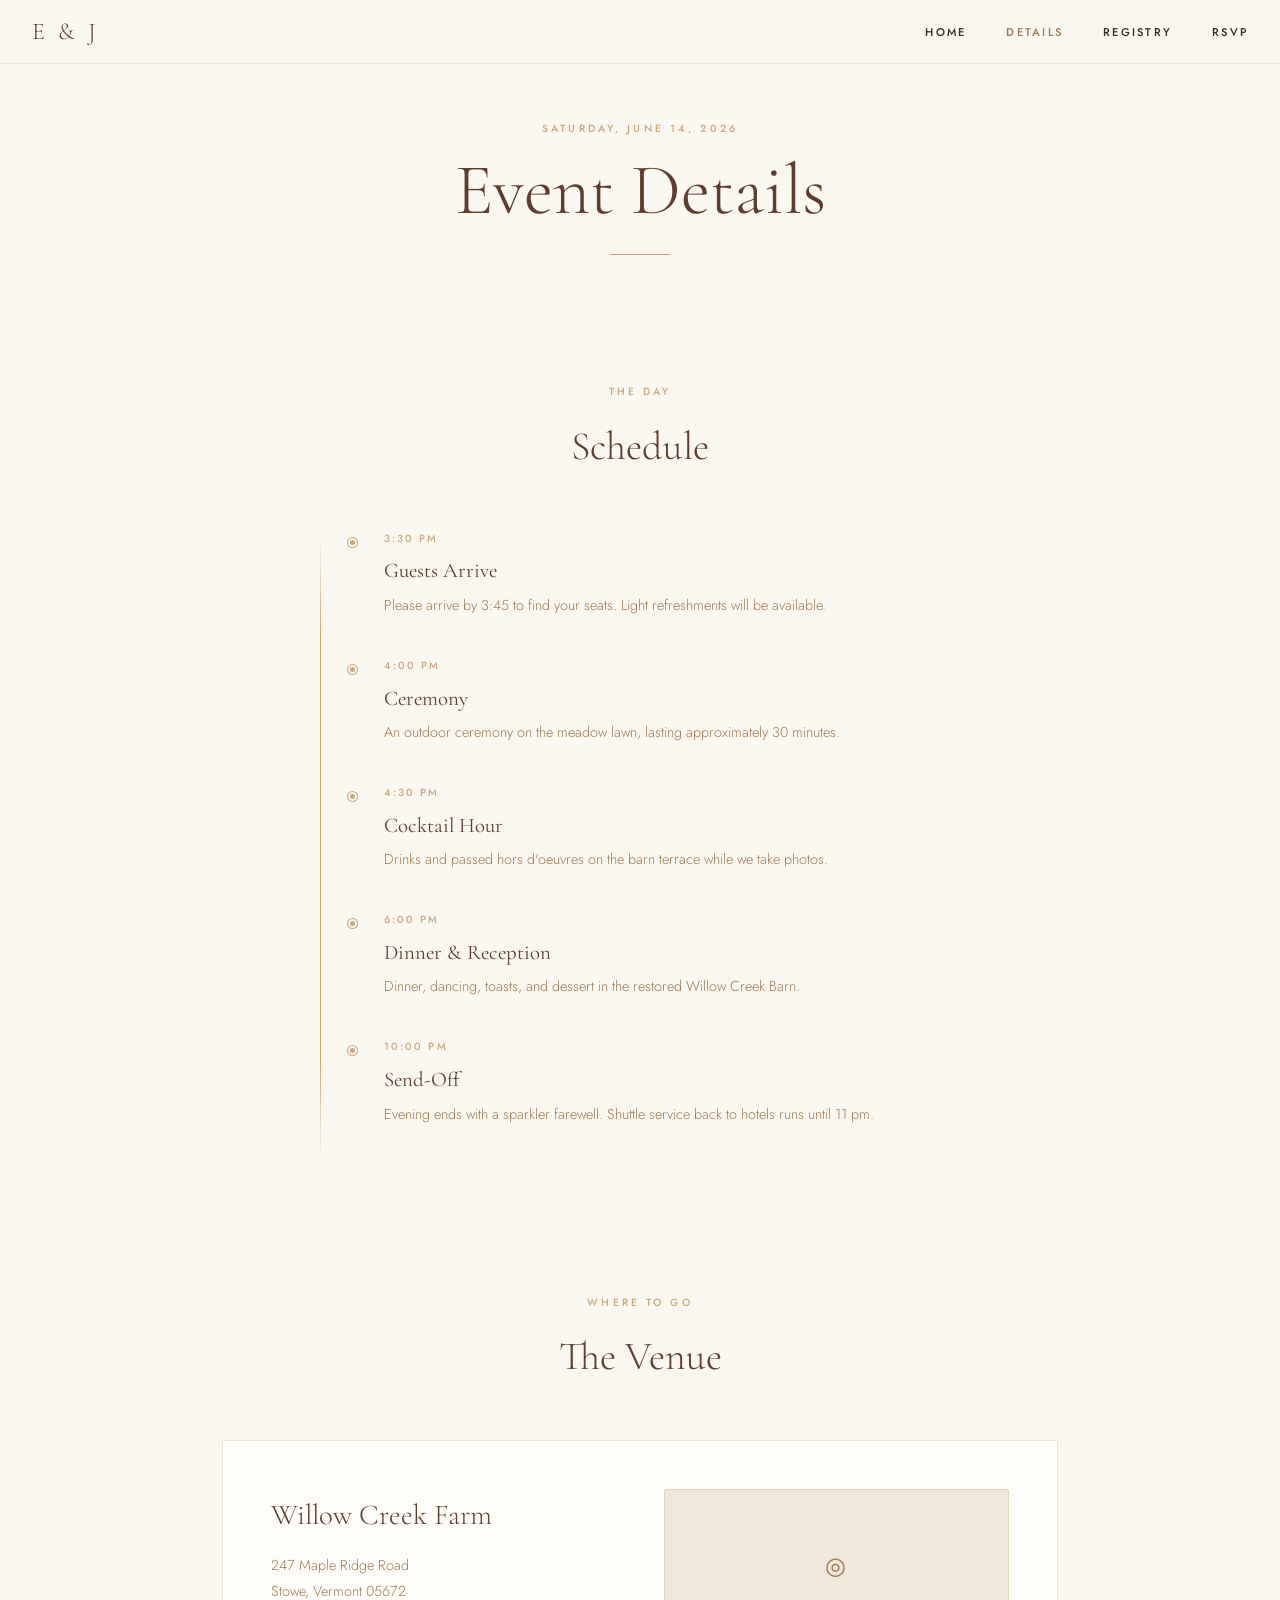
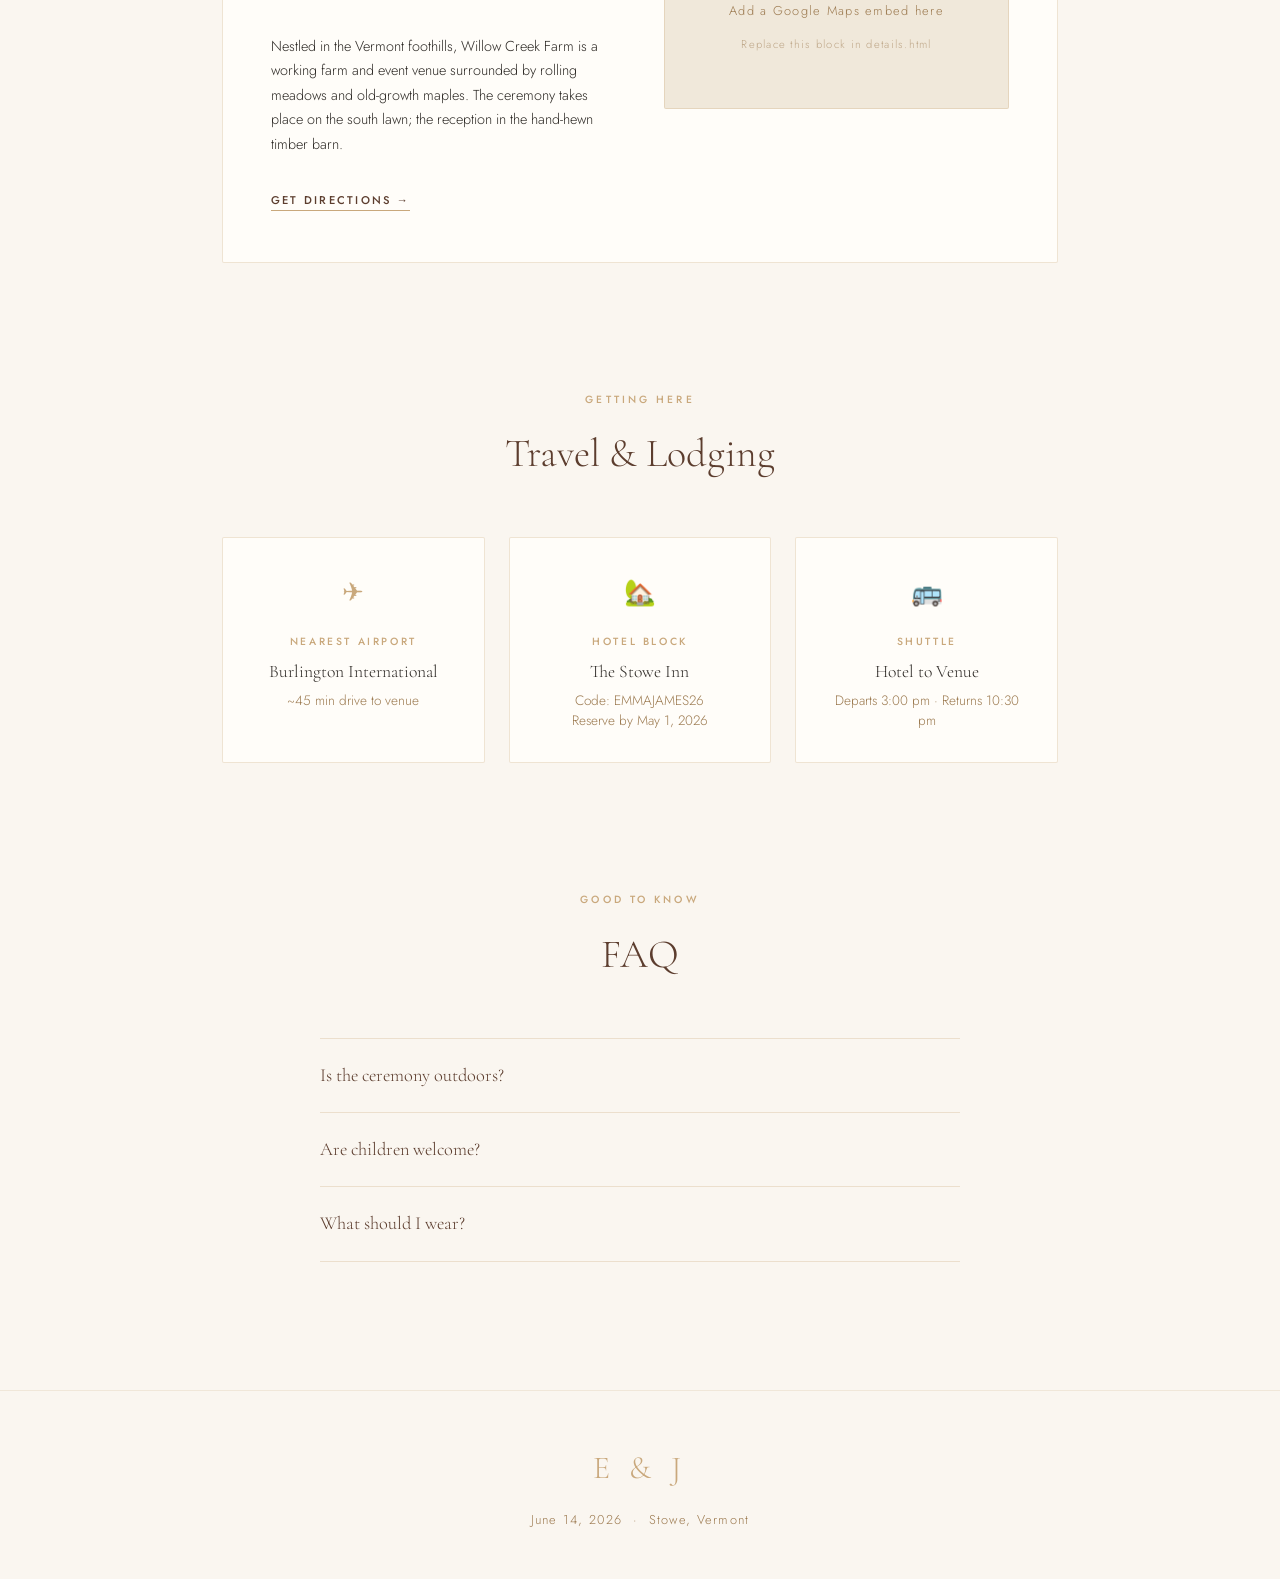
==== details.html @ d06f9f28 "First commit, working, not fully edited" ====
<!DOCTYPE html>
<html lang="en">
<head>
  <meta charset="UTF-8">
  <meta name="viewport" content="width=device-width, initial-scale=1.0">
  <title>Details — Emma & James</title>
  <link rel="stylesheet" href="assets/style.css">
</head>
<body>

  <nav>
    <a class="nav-monogram" href="index.html">E & J</a>
    <ul class="nav-links">
      <li><a href="index.html">Home</a></li>
      <li><a href="details.html" class="active">Details</a></li>
      <li><a href="registry.html">Registry</a></li>
      <li><a href="index.html#rsvp">RSVP</a></li>
    </ul>
  </nav>

  <div class="page-header">
    <p class="page-label">Saturday, June 14, 2026</p>
    <h1 class="page-title">Event Details</h1>
  </div>

  <!-- Schedule -->
  <div class="section">
    <div class="section-heading">
      <p class="label">The Day</p>
      <h2>Schedule</h2>
    </div>

    <div class="timeline">
      <div class="timeline-item">
        <p class="timeline-time">3:30 pm</p>
        <h3 class="timeline-title">Guests Arrive</h3>
        <p class="timeline-desc">Please arrive by 3:45 to find your seats. Light refreshments will be available.</p>
      </div>
      <div class="timeline-item">
        <p class="timeline-time">4:00 pm</p>
        <h3 class="timeline-title">Ceremony</h3>
        <p class="timeline-desc">An outdoor ceremony on the meadow lawn, lasting approximately 30 minutes.</p>
      </div>
      <div class="timeline-item">
        <p class="timeline-time">4:30 pm</p>
        <h3 class="timeline-title">Cocktail Hour</h3>
        <p class="timeline-desc">Drinks and passed hors d'oeuvres on the barn terrace while we take photos.</p>
      </div>
      <div class="timeline-item">
        <p class="timeline-time">6:00 pm</p>
        <h3 class="timeline-title">Dinner & Reception</h3>
        <p class="timeline-desc">Dinner, dancing, toasts, and dessert in the restored Willow Creek Barn.</p>
      </div>
      <div class="timeline-item">
        <p class="timeline-time">10:00 pm</p>
        <h3 class="timeline-title">Send-Off</h3>
        <p class="timeline-desc">Evening ends with a sparkler farewell. Shuttle service back to hotels runs until 11 pm.</p>
      </div>
    </div>
  </div>

  <!-- Venue -->
  <div class="section">
    <div class="section-heading">
      <p class="label">Where to Go</p>
      <h2>The Venue</h2>
    </div>

    <div class="venue-block">
      <div>
        <h2>Willow Creek Farm</h2>
        <address>
          247 Maple Ridge Road<br>
          Stowe, Vermont 05672
        </address>
        <br>
        <p style="font-size:0.9rem; color:var(--charcoal); line-height:1.7;">
          Nestled in the Vermont foothills, Willow Creek Farm is a working farm
          and event venue surrounded by rolling meadows and old-growth maples.
          The ceremony takes place on the south lawn; the reception in the
          hand-hewn timber barn.
        </p>
        <br>
        <a href="https://maps.google.com" target="_blank"
           style="font-size:0.7rem; letter-spacing:0.2em; text-transform:uppercase;
                  font-weight:500; color:var(--bark); border-bottom:1px solid var(--warm-tan);
                  padding-bottom:2px; text-decoration:none;">
          Get Directions →
        </a>
      </div>
      <div class="venue-map-placeholder">
        <span>◎</span>
        <p>Add a Google Maps embed here</p>
        <p style="opacity:0.6; font-size:0.7rem;">Replace this block in details.html</p>
      </div>
    </div>
  </div>

  <!-- Travel & Lodging -->
  <div class="section">
    <div class="section-heading">
      <p class="label">Getting Here</p>
      <h2>Travel & Lodging</h2>
    </div>
    <div class="cards-grid">
      <div class="info-card">
        <span class="card-icon">✈</span>
        <h3>Nearest Airport</h3>
        <p>Burlington International</p>
        <p class="card-sub">~45 min drive to venue</p>
      </div>
      <div class="info-card">
        <span class="card-icon">🏡</span>
        <h3>Hotel Block</h3>
        <p>The Stowe Inn</p>
        <p class="card-sub">Code: EMMAJAMES26<br>Reserve by May 1, 2026</p>
      </div>
      <div class="info-card">
        <span class="card-icon">🚌</span>
        <h3>Shuttle</h3>
        <p>Hotel to Venue</p>
        <p class="card-sub">Departs 3:00 pm · Returns 10:30 pm</p>
      </div>
    </div>
  </div>

  <!-- FAQ -->
  <div class="section">
    <div class="section-heading">
      <p class="label">Good to Know</p>
      <h2>FAQ</h2>
    </div>

    <div style="max-width:640px; margin:0 auto;">
      <details style="border-top:1px solid rgba(201,168,124,0.3); padding:1.25rem 0;">
        <summary style="font-family:var(--serif); font-size:1.15rem; color:var(--bark); cursor:pointer; list-style:none;">
          Is the ceremony outdoors?
        </summary>
        <p style="margin-top:0.75rem; font-size:0.9rem; color:var(--deep-tan); line-height:1.7;">
          Yes! The ceremony is on the south lawn. In the event of rain, we have a
          beautiful covered pavilion as backup. We'll notify guests one week before
          if we need to use it.
        </p>
      </details>
      <details style="border-top:1px solid rgba(201,168,124,0.3); padding:1.25rem 0;">
        <summary style="font-family:var(--serif); font-size:1.15rem; color:var(--bark); cursor:pointer; list-style:none;">
          Are children welcome?
        </summary>
        <p style="margin-top:0.75rem; font-size:0.9rem; color:var(--deep-tan); line-height:1.7;">
          We love your little ones! Children are welcome at the ceremony.
          The reception is adults-only (18+), so we recommend arranging
          childcare for the evening.
        </p>
      </details>
      <details style="border-top:1px solid rgba(201,168,124,0.3); padding:1.25rem 0; border-bottom:1px solid rgba(201,168,124,0.3);">
        <summary style="font-family:var(--serif); font-size:1.15rem; color:var(--bark); cursor:pointer; list-style:none;">
          What should I wear?
        </summary>
        <p style="margin-top:0.75rem; font-size:0.9rem; color:var(--deep-tan); line-height:1.7;">
          Garden formal — think summer dresses, linen suits, or cocktail attire.
          Since part of the evening is on grass, we recommend block heels or flats.
          June in Vermont can be cool in the evenings; a light layer is a good idea.
        </p>
      </details>
    </div>
  </div>

  <footer>
    <span class="footer-monogram">E & J</span>
    <p>June 14, 2026 &nbsp;·&nbsp; Stowe, Vermont</p>
  </footer>

</body>
</html>
---- assets/style.css ----
@import url('https://fonts.googleapis.com/css2?family=Cormorant+Garamond:ital,wght@0,300;0,400;0,600;1,300;1,400&family=Jost:wght@300;400;500&display=swap');

*, *::before, *::after { box-sizing: border-box; margin: 0; padding: 0; }

:root {
  --cream: #FAF6F0;
  --parchment: #F0E8DA;
  --warm-tan: #C9A87C;
  --deep-tan: #9C7A50;
  --bark: #5C3D2E;
  --moss: #6B7C5C;
  --charcoal: #2E2A26;
  --soft-white: #FFFDF9;
  --serif: 'Cormorant Garamond', Georgia, serif;
  --sans: 'Jost', sans-serif;
}

html { scroll-behavior: smooth; }

body {
  background: var(--cream);
  color: var(--charcoal);
  font-family: var(--sans);
  font-weight: 300;
  font-size: 16px;
  line-height: 1.8;
  min-height: 100vh;
}

/* ── NAV ── */
nav {
  position: fixed;
  top: 0; left: 0; right: 0;
  z-index: 100;
  background: rgba(250, 246, 240, 0.92);
  backdrop-filter: blur(8px);
  border-bottom: 1px solid rgba(201, 168, 124, 0.25);
  padding: 0 2rem;
  height: 64px;
  display: flex;
  align-items: center;
  justify-content: space-between;
}

.nav-monogram {
  font-family: var(--serif);
  font-size: 1.5rem;
  font-weight: 300;
  letter-spacing: 0.15em;
  color: var(--bark);
  text-decoration: none;
}

.nav-links {
  display: flex;
  gap: 2.5rem;
  list-style: none;
}

.nav-links a {
  font-family: var(--sans);
  font-size: 0.7rem;
  font-weight: 500;
  letter-spacing: 0.2em;
  text-transform: uppercase;
  color: var(--charcoal);
  text-decoration: none;
  transition: color 0.2s;
}

.nav-links a:hover,
.nav-links a.active { color: var(--deep-tan); }

/* ── HERO ── */
.hero {
  min-height: 100vh;
  display: flex;
  flex-direction: column;
  align-items: center;
  justify-content: center;
  text-align: center;
  padding: 6rem 2rem 4rem;
  position: relative;
  overflow: hidden;
}

.hero-bg {
  position: absolute;
  inset: 0;
  background:
    radial-gradient(ellipse 60% 40% at 20% 80%, rgba(107, 124, 92, 0.12) 0%, transparent 60%),
    radial-gradient(ellipse 50% 50% at 80% 20%, rgba(201, 168, 124, 0.15) 0%, transparent 60%),
    var(--cream);
  z-index: 0;
}

.hero-ornament {
  font-size: 1.2rem;
  letter-spacing: 0.5em;
  color: var(--warm-tan);
  margin-bottom: 1.5rem;
  font-family: var(--serif);
  font-style: italic;
  position: relative;
  z-index: 1;
}

.hero-names {
  font-family: var(--serif);
  font-size: clamp(4rem, 12vw, 9rem);
  font-weight: 300;
  line-height: 1;
  color: var(--bark);
  letter-spacing: -0.01em;
  position: relative;
  z-index: 1;
  margin-bottom: 1.5rem;
}

.hero-names .ampersand {
  font-style: italic;
  color: var(--warm-tan);
  display: block;
  font-size: 0.7em;
  margin: 0.1em 0;
}

.hero-date {
  font-family: var(--sans);
  font-size: 0.75rem;
  letter-spacing: 0.3em;
  text-transform: uppercase;
  color: var(--deep-tan);
  margin-bottom: 3rem;
  position: relative;
  z-index: 1;
}

.hero-divider {
  width: 80px;
  height: 1px;
  background: linear-gradient(to right, transparent, var(--warm-tan), transparent);
  margin: 0 auto 2.5rem;
  position: relative;
  z-index: 1;
}

.hero-tagline {
  font-family: var(--serif);
  font-size: 1.25rem;
  font-style: italic;
  color: var(--deep-tan);
  font-weight: 300;
  position: relative;
  z-index: 1;
  max-width: 420px;
}

.hero-scroll {
  position: absolute;
  bottom: 2.5rem;
  left: 50%;
  transform: translateX(-50%);
  z-index: 1;
  display: flex;
  flex-direction: column;
  align-items: center;
  gap: 0.4rem;
  animation: float 2.5s ease-in-out infinite;
}

.hero-scroll span {
  font-size: 0.6rem;
  letter-spacing: 0.25em;
  text-transform: uppercase;
  color: var(--warm-tan);
}

.hero-scroll-line {
  width: 1px;
  height: 32px;
  background: linear-gradient(to bottom, var(--warm-tan), transparent);
}

@keyframes float {
  0%, 100% { transform: translateX(-50%) translateY(0); }
  50% { transform: translateX(-50%) translateY(6px); }
}

/* ── PAGE HEADER (sub pages) ── */
.page-header {
  padding: 120px 2rem 4rem;
  text-align: center;
  position: relative;
}

.page-header::after {
  content: '';
  display: block;
  width: 60px;
  height: 1px;
  background: var(--warm-tan);
  margin: 1.5rem auto 0;
}

.page-label {
  font-size: 0.65rem;
  letter-spacing: 0.3em;
  text-transform: uppercase;
  color: var(--warm-tan);
  font-family: var(--sans);
  font-weight: 500;
  margin-bottom: 0.75rem;
}

.page-title {
  font-family: var(--serif);
  font-size: clamp(2.5rem, 6vw, 4.5rem);
  font-weight: 300;
  color: var(--bark);
  line-height: 1.1;
}

/* ── SECTIONS ── */
.section {
  max-width: 900px;
  margin: 0 auto;
  padding: 4rem 2rem;
}

.section-wide {
  max-width: 1100px;
  margin: 0 auto;
  padding: 4rem 2rem;
}

/* ── HOME INTRO ── */
.intro-block {
  text-align: center;
  padding: 5rem 2rem;
  max-width: 680px;
  margin: 0 auto;
}

.intro-block p {
  font-family: var(--serif);
  font-size: 1.4rem;
  font-weight: 300;
  color: var(--charcoal);
  line-height: 1.7;
}

/* ── INFO CARDS ── */
.cards-grid {
  display: grid;
  grid-template-columns: repeat(auto-fit, minmax(220px, 1fr));
  gap: 1.5rem;
  margin-top: 3rem;
}

.info-card {
  background: var(--soft-white);
  border: 1px solid rgba(201, 168, 124, 0.3);
  border-radius: 2px;
  padding: 2rem 1.75rem;
  text-align: center;
}

.info-card .card-icon {
  font-size: 1.6rem;
  color: var(--warm-tan);
  margin-bottom: 1rem;
  display: block;
  font-family: var(--serif);
}

.info-card h3 {
  font-family: var(--sans);
  font-size: 0.65rem;
  letter-spacing: 0.25em;
  text-transform: uppercase;
  font-weight: 500;
  color: var(--warm-tan);
  margin-bottom: 0.5rem;
}

.info-card p {
  font-family: var(--serif);
  font-size: 1.1rem;
  color: var(--charcoal);
  line-height: 1.5;
}

.info-card .card-sub {
  font-size: 0.85rem;
  color: var(--deep-tan);
  margin-top: 0.25rem;
  font-family: var(--sans);
  font-weight: 300;
}

/* ── TIMELINE ── */
.timeline {
  position: relative;
  padding-left: 2rem;
  max-width: 640px;
  margin: 3rem auto 0;
}

.timeline::before {
  content: '';
  position: absolute;
  left: 0;
  top: 8px;
  bottom: 8px;
  width: 1px;
  background: linear-gradient(to bottom, transparent, var(--warm-tan) 15%, var(--warm-tan) 85%, transparent);
}

.timeline-item {
  position: relative;
  padding: 0 0 2.5rem 2rem;
}

.timeline-item::before {
  content: '';
  position: absolute;
  left: -4px;
  top: 8px;
  width: 9px;
  height: 9px;
  border-radius: 50%;
  background: var(--warm-tan);
  border: 2px solid var(--cream);
  box-shadow: 0 0 0 1px var(--warm-tan);
}

.timeline-time {
  font-size: 0.65rem;
  letter-spacing: 0.2em;
  text-transform: uppercase;
  color: var(--warm-tan);
  font-weight: 500;
  margin-bottom: 0.25rem;
}

.timeline-title {
  font-family: var(--serif);
  font-size: 1.3rem;
  font-weight: 400;
  color: var(--bark);
  margin-bottom: 0.25rem;
}

.timeline-desc {
  font-size: 0.9rem;
  color: var(--deep-tan);
  line-height: 1.6;
}

/* ── VENUE BLOCK ── */
.venue-block {
  background: var(--soft-white);
  border: 1px solid rgba(201, 168, 124, 0.3);
  border-radius: 2px;
  padding: 3rem;
  margin-top: 3rem;
  display: grid;
  grid-template-columns: 1fr 1fr;
  gap: 3rem;
  align-items: start;
}

.venue-block h2 {
  font-family: var(--serif);
  font-size: 1.8rem;
  font-weight: 300;
  color: var(--bark);
  margin-bottom: 0.75rem;
}

.venue-block address {
  font-style: normal;
  font-family: var(--sans);
  font-size: 0.9rem;
  color: var(--deep-tan);
  line-height: 1.8;
}

.venue-map-placeholder {
  background: var(--parchment);
  border: 1px solid rgba(201, 168, 124, 0.3);
  border-radius: 2px;
  height: 220px;
  display: flex;
  align-items: center;
  justify-content: center;
  flex-direction: column;
  gap: 0.75rem;
  color: var(--deep-tan);
  font-size: 0.8rem;
  letter-spacing: 0.1em;
}

.venue-map-placeholder span {
  font-size: 1.5rem;
}

/* ── REGISTRY ── */
.registry-intro {
  text-align: center;
  max-width: 580px;
  margin: 0 auto 3rem;
}

.registry-intro p {
  font-family: var(--serif);
  font-size: 1.2rem;
  color: var(--charcoal);
  font-weight: 300;
}

.registry-grid {
  display: grid;
  grid-template-columns: repeat(auto-fit, minmax(260px, 1fr));
  gap: 1.5rem;
}

.registry-card {
  background: var(--soft-white);
  border: 1px solid rgba(201, 168, 124, 0.3);
  border-radius: 2px;
  padding: 2.5rem 2rem;
  text-align: center;
  text-decoration: none;
  color: inherit;
  transition: border-color 0.25s, transform 0.2s;
  display: block;
  cursor: pointer;
}

.registry-card:hover {
  border-color: var(--warm-tan);
  transform: translateY(-2px);
}

.registry-card .registry-store {
  font-family: var(--sans);
  font-size: 0.65rem;
  letter-spacing: 0.25em;
  text-transform: uppercase;
  color: var(--warm-tan);
  font-weight: 500;
  margin-bottom: 0.75rem;
}

.registry-card h3 {
  font-family: var(--serif);
  font-size: 1.6rem;
  font-weight: 300;
  color: var(--bark);
  margin-bottom: 0.75rem;
}

.registry-card p {
  font-size: 0.9rem;
  color: var(--deep-tan);
  line-height: 1.6;
}

.registry-card .btn-link {
  display: inline-block;
  margin-top: 1.5rem;
  font-size: 0.7rem;
  letter-spacing: 0.2em;
  text-transform: uppercase;
  font-weight: 500;
  color: var(--bark);
  border-bottom: 1px solid var(--warm-tan);
  padding-bottom: 2px;
  transition: color 0.2s;
}

.registry-card:hover .btn-link { color: var(--deep-tan); }

/* ── SECTION HEADINGS ── */
.section-heading {
  text-align: center;
  margin-bottom: 3rem;
}

.section-heading .label {
  font-size: 0.65rem;
  letter-spacing: 0.3em;
  text-transform: uppercase;
  color: var(--warm-tan);
  font-weight: 500;
  margin-bottom: 0.5rem;
}

.section-heading h2 {
  font-family: var(--serif);
  font-size: 2.5rem;
  font-weight: 300;
  color: var(--bark);
}

/* ── FOOTER ── */
footer {
  text-align: center;
  padding: 3rem 2rem;
  border-top: 1px solid rgba(201, 168, 124, 0.2);
  margin-top: 4rem;
}

footer .footer-monogram {
  font-family: var(--serif);
  font-size: 2rem;
  font-weight: 300;
  color: var(--warm-tan);
  letter-spacing: 0.2em;
  display: block;
  margin-bottom: 0.75rem;
}

footer p {
  font-size: 0.8rem;
  color: var(--deep-tan);
  letter-spacing: 0.1em;
}

/* ── RSVP TEASER ── */
.rsvp-teaser {
  background: var(--parchment);
  border: 1px solid rgba(201, 168, 124, 0.35);
  border-radius: 2px;
  padding: 4rem 2rem;
  text-align: center;
  max-width: 600px;
  margin: 0 auto;
}

.rsvp-teaser h2 {
  font-family: var(--serif);
  font-size: 2.5rem;
  font-weight: 300;
  color: var(--bark);
  margin-bottom: 1rem;
}

.rsvp-teaser p {
  font-family: var(--serif);
  font-size: 1.1rem;
  color: var(--deep-tan);
  font-style: italic;
}

/* ── RESPONSIVE ── */
@media (max-width: 640px) {
  .nav-links { display: none; }
  .venue-block { grid-template-columns: 1fr; gap: 1.5rem; }
  .venue-block .venue-map-placeholder { height: 160px; }
  .hero-names { font-size: 4rem; }
}
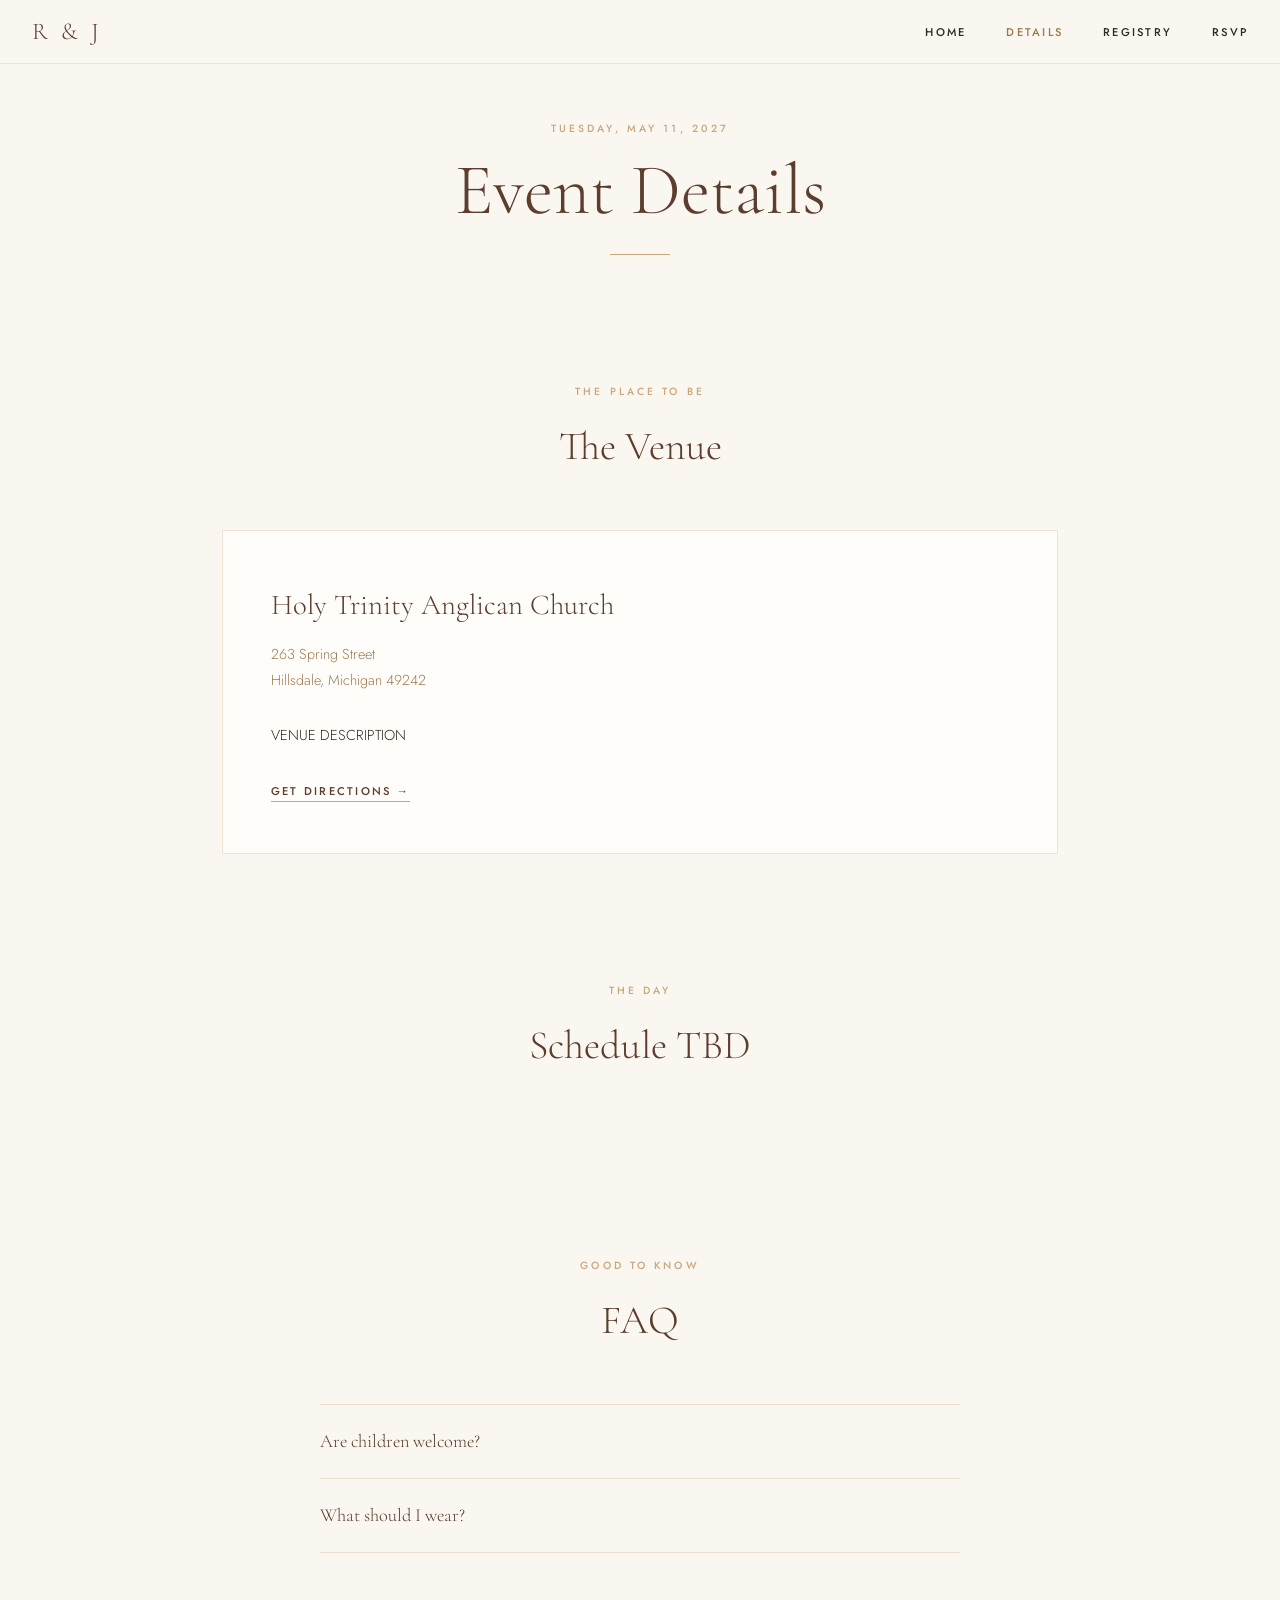
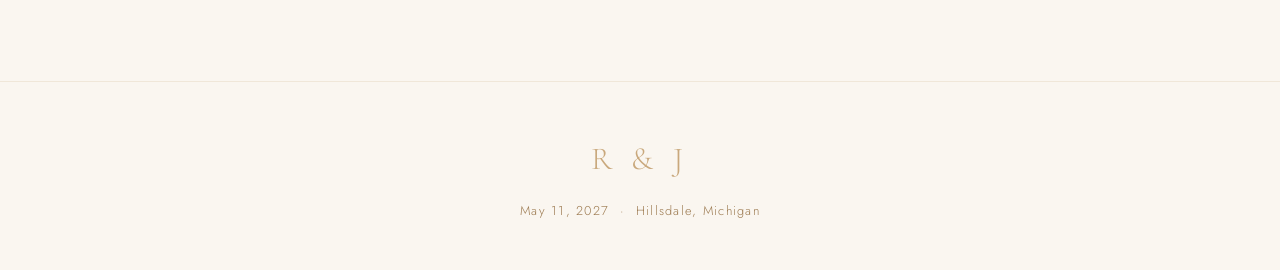
==== commit 4b2033c5: "Finished with TBDs" ====
--- a/details.html
+++ b/details.html
@@ -3,34 +3,88 @@
 <head>
   <meta charset="UTF-8">
   <meta name="viewport" content="width=device-width, initial-scale=1.0">
-  <title>Details — Emma & James</title>
+  <title>Details — Rachel & Jonah</title>
   <link rel="stylesheet" href="assets/style.css">
 </head>
 <body>
 
   <nav>
-    <a class="nav-monogram" href="index.html">E & J</a>
+    <a class="nav-monogram" href="index.html">R & J</a>
     <ul class="nav-links">
       <li><a href="index.html">Home</a></li>
       <li><a href="details.html" class="active">Details</a></li>
       <li><a href="registry.html">Registry</a></li>
       <li><a href="index.html#rsvp">RSVP</a></li>
     </ul>
+    <button class="nav-toggle" aria-label="Open menu" onclick="
+      const m = document.getElementById('mobile-menu');
+      m.style.display = m.style.display === 'flex' ? 'none' : 'flex';
+      ">&#9776;</button>
   </nav>
+  <div id="mobile-menu" style="
+    display: none; flex-direction: column; gap: 0;
+    position: fixed; top: 64px; left: 0; right: 0; z-index: 99;
+    background: rgba(250, 246, 240, 0.97);
+    border-bottom: 1px solid rgba(201, 168, 124, 0.25);
+    backdrop-filter: blur(8px);
+  ">
+    <a href="index.html" style="padding: 1rem 2rem; font-size: 0.7rem; letter-spacing: 0.2em; text-transform: uppercase; font-weight: 500; color: var(--charcoal); text-decoration: none; border-bottom: 1px solid rgba(201,168,124,0.15);">Home</a>
+    <a href="details.html" style="padding: 1rem 2rem; font-size: 0.7rem; letter-spacing: 0.2em; text-transform: uppercase; font-weight: 500; color: var(--charcoal); text-decoration: none; border-bottom: 1px solid rgba(201,168,124,0.15);">Details</a>
+    <a href="registry.html" style="padding: 1rem 2rem; font-size: 0.7rem; letter-spacing: 0.2em; text-transform: uppercase; font-weight: 500; color: var(--charcoal); text-decoration: none; border-bottom: 1px solid rgba(201,168,124,0.15);">Registry</a>
+    <a href="index.html#rsvp" style="padding: 1rem 2rem; font-size: 0.7rem; letter-spacing: 0.2em; text-transform: uppercase; font-weight: 500; color: var(--charcoal); text-decoration: none;">RSVP</a>
+  </div>
 
   <div class="page-header">
-    <p class="page-label">Saturday, June 14, 2026</p>
+    <p class="page-label">Tuesday, May 11, 2027</p>
     <h1 class="page-title">Event Details</h1>
   </div>
 
+  <!-- Venue -->
+  <div class="section">
+    <div class="section-heading">
+      <p class="label">The Place to Be</p>
+      <h2>The Venue</h2>
+    </div>
+
+    <div class="venue-block">
+      <div>
+        <h2>Holy Trinity Anglican Church</h2>
+        <address>
+          263 Spring Street<br>
+          Hillsdale, Michigan 49242
+        </address>
+        <br>
+        <p style="font-size:0.9rem; color:var(--charcoal); line-height:1.7;">
+          VENUE DESCRIPTION
+        </p>
+        <br>
+        <a href="https://www.google.com/maps/dir//Holy+Trinity+Anglican+Parish,+263+Spring+St,+Hillsdale,+MI+49242/@41.9251873,-84.6516028,17z/data=!4m17!1m7!3m6!1s0x883d7258209db2e1:0xc1b43e8a1c42d3af!2sHoly+Trinity+Anglican+Parish!8m2!3d41.9251833!4d-84.6490279!16s%2Fg%2F11cr_bctgm!4m8!1m0!1m5!1m1!1s0x883d7258209db2e1:0xc1b43e8a1c42d3af!2m2!1d-84.6490607!2d41.9251996!3e0?entry=ttu&g_ep=EgoyMDI2MDUwNi4wIKXMDSoASAFQAw%3D%3D" target="_blank"
+           style="font-size:0.7rem; letter-spacing:0.2em; text-transform:uppercase;
+                  font-weight:500; color:var(--bark); border-bottom:1px solid var(--warm-tan);
+                  padding-bottom:2px; text-decoration:none;">
+          Get Directions →
+        </a>
+      </div>
+      <iframe 
+        src="https://www.google.com/maps/embed?pb=!1m18!1m12!1m3!1d2968.496412600029!2d-84.65160282391298!3d41.9251832712367!2m3!1f0!2f0!3f0!3m2!1i1024!2i768!4f13.1!3m3!1m2!1s0x883d7258209db2e1%3A0xc1b43e8a1c42d3af!2sHoly%20Trinity%20Anglican%20Parish!5e0!3m2!1sen!2sus!4v1778438638813!5m2!1sen!2sus" 
+        width="100%" 
+        height="220" 
+        style="border:0; border-radius:2px; display:block;" 
+        allowfullscreen="" 
+        loading="lazy" 
+        referrerpolicy="no-referrer-when-downgrade">
+      </iframe>
+    </div>
+  </div>
+  
   <!-- Schedule -->
   <div class="section">
     <div class="section-heading">
       <p class="label">The Day</p>
-      <h2>Schedule</h2>
+      <h2>Schedule TBD</h2>
     </div>
 
-    <div class="timeline">
+    <!-- <div class="timeline">
       <div class="timeline-item">
         <p class="timeline-time">3:30 pm</p>
         <h3 class="timeline-title">Guests Arrive</h3>
@@ -55,49 +109,12 @@
         <p class="timeline-time">10:00 pm</p>
         <h3 class="timeline-title">Send-Off</h3>
         <p class="timeline-desc">Evening ends with a sparkler farewell. Shuttle service back to hotels runs until 11 pm.</p>
-      </div>
-    </div>
-  </div>
-
-  <!-- Venue -->
-  <div class="section">
-    <div class="section-heading">
-      <p class="label">Where to Go</p>
-      <h2>The Venue</h2>
-    </div>
-
-    <div class="venue-block">
-      <div>
-        <h2>Willow Creek Farm</h2>
-        <address>
-          247 Maple Ridge Road<br>
-          Stowe, Vermont 05672
-        </address>
-        <br>
-        <p style="font-size:0.9rem; color:var(--charcoal); line-height:1.7;">
-          Nestled in the Vermont foothills, Willow Creek Farm is a working farm
-          and event venue surrounded by rolling meadows and old-growth maples.
-          The ceremony takes place on the south lawn; the reception in the
-          hand-hewn timber barn.
-        </p>
-        <br>
-        <a href="https://maps.google.com" target="_blank"
-           style="font-size:0.7rem; letter-spacing:0.2em; text-transform:uppercase;
-                  font-weight:500; color:var(--bark); border-bottom:1px solid var(--warm-tan);
-                  padding-bottom:2px; text-decoration:none;">
-          Get Directions →
-        </a>
-      </div>
-      <div class="venue-map-placeholder">
-        <span>◎</span>
-        <p>Add a Google Maps embed here</p>
-        <p style="opacity:0.6; font-size:0.7rem;">Replace this block in details.html</p>
-      </div>
+      </div> -->
     </div>
   </div>
 
   <!-- Travel & Lodging -->
-  <div class="section">
+  <!-- <div class="section">
     <div class="section-heading">
       <p class="label">Getting Here</p>
       <h2>Travel & Lodging</h2>
@@ -106,23 +123,23 @@
       <div class="info-card">
         <span class="card-icon">✈</span>
         <h3>Nearest Airport</h3>
-        <p>Burlington International</p>
-        <p class="card-sub">~45 min drive to venue</p>
+        <p>Detroit Metro</p>
+        <p class="card-sub">~90 min drive to venue</p>
       </div>
       <div class="info-card">
         <span class="card-icon">🏡</span>
-        <h3>Hotel Block</h3>
-        <p>The Stowe Inn</p>
+        <h3>Hotel Block?</h3>
+        <p>NAME OF HOTEL</p>
         <p class="card-sub">Code: EMMAJAMES26<br>Reserve by May 1, 2026</p>
       </div>
       <div class="info-card">
         <span class="card-icon">🚌</span>
-        <h3>Shuttle</h3>
+        <h3>Shuttle?</h3>
         <p>Hotel to Venue</p>
         <p class="card-sub">Departs 3:00 pm · Returns 10:30 pm</p>
       </div>
     </div>
-  </div>
+  </div> -->
 
   <!-- FAQ -->
   <div class="section">
@@ -132,24 +149,22 @@
     </div>
 
     <div style="max-width:640px; margin:0 auto;">
-      <details style="border-top:1px solid rgba(201,168,124,0.3); padding:1.25rem 0;">
+      <!-- <details style="border-top:1px solid rgba(201,168,124,0.3); padding:1.25rem 0;">
         <summary style="font-family:var(--serif); font-size:1.15rem; color:var(--bark); cursor:pointer; list-style:none;">
-          Is the ceremony outdoors?
+          Is the reception outdoors?
         </summary>
         <p style="margin-top:0.75rem; font-size:0.9rem; color:var(--deep-tan); line-height:1.7;">
-          Yes! The ceremony is on the south lawn. In the event of rain, we have a
+          Yes! The reception will be on the south lawn. In the event of rain, we have a
           beautiful covered pavilion as backup. We'll notify guests one week before
           if we need to use it.
         </p>
-      </details>
+      </details> -->
       <details style="border-top:1px solid rgba(201,168,124,0.3); padding:1.25rem 0;">
         <summary style="font-family:var(--serif); font-size:1.15rem; color:var(--bark); cursor:pointer; list-style:none;">
           Are children welcome?
         </summary>
         <p style="margin-top:0.75rem; font-size:0.9rem; color:var(--deep-tan); line-height:1.7;">
-          We love your little ones! Children are welcome at the ceremony.
-          The reception is adults-only (18+), so we recommend arranging
-          childcare for the evening.
+          We love your little ones, and their presence makes the church more alive! Children are welcome at the ceremony.
         </p>
       </details>
       <details style="border-top:1px solid rgba(201,168,124,0.3); padding:1.25rem 0; border-bottom:1px solid rgba(201,168,124,0.3);">
@@ -159,15 +174,15 @@
         <p style="margin-top:0.75rem; font-size:0.9rem; color:var(--deep-tan); line-height:1.7;">
           Garden formal — think summer dresses, linen suits, or cocktail attire.
           Since part of the evening is on grass, we recommend block heels or flats.
-          June in Vermont can be cool in the evenings; a light layer is a good idea.
+          May in Hillsdale can be occasionally rainy in the evenings; a light layer is a good idea.
         </p>
       </details>
     </div>
   </div>
 
   <footer>
-    <span class="footer-monogram">E & J</span>
-    <p>June 14, 2026 &nbsp;·&nbsp; Stowe, Vermont</p>
+    <span class="footer-monogram">R & J</span>
+    <p>May 11, 2027 &nbsp;·&nbsp; Hillsdale, Michigan</p>
   </footer>
 
 </body>
--- a/assets/style.css
+++ b/assets/style.css
@@ -387,21 +387,6 @@
   line-height: 1.8;
 }
 
-.venue-map-placeholder {
-  background: var(--parchment);
-  border: 1px solid rgba(201, 168, 124, 0.3);
-  border-radius: 2px;
-  height: 220px;
-  display: flex;
-  align-items: center;
-  justify-content: center;
-  flex-direction: column;
-  gap: 0.75rem;
-  color: var(--deep-tan);
-  font-size: 0.8rem;
-  letter-spacing: 0.1em;
-}
-
 .venue-map-placeholder span {
   font-size: 1.5rem;
 }
@@ -556,9 +541,24 @@
 }
 
 /* ── RESPONSIVE ── */
-@media (max-width: 640px) {
+/* @media (max-width: 640px) {
   .nav-links { display: none; }
   .venue-block { grid-template-columns: 1fr; gap: 1.5rem; }
   .venue-block .venue-map-placeholder { height: 160px; }
   .hero-names { font-size: 4rem; }
+} */
+
+.nav-toggle {
+  display: none;
+  background: none;
+  border: none;
+  font-size: 1.4rem;
+  color: var(--bark);
+  cursor: pointer;
+  padding: 0.25rem;
+}
+
+@media (max-width: 640px) {
+  .nav-links { display: none; }
+  .nav-toggle { display: block; }
 }
